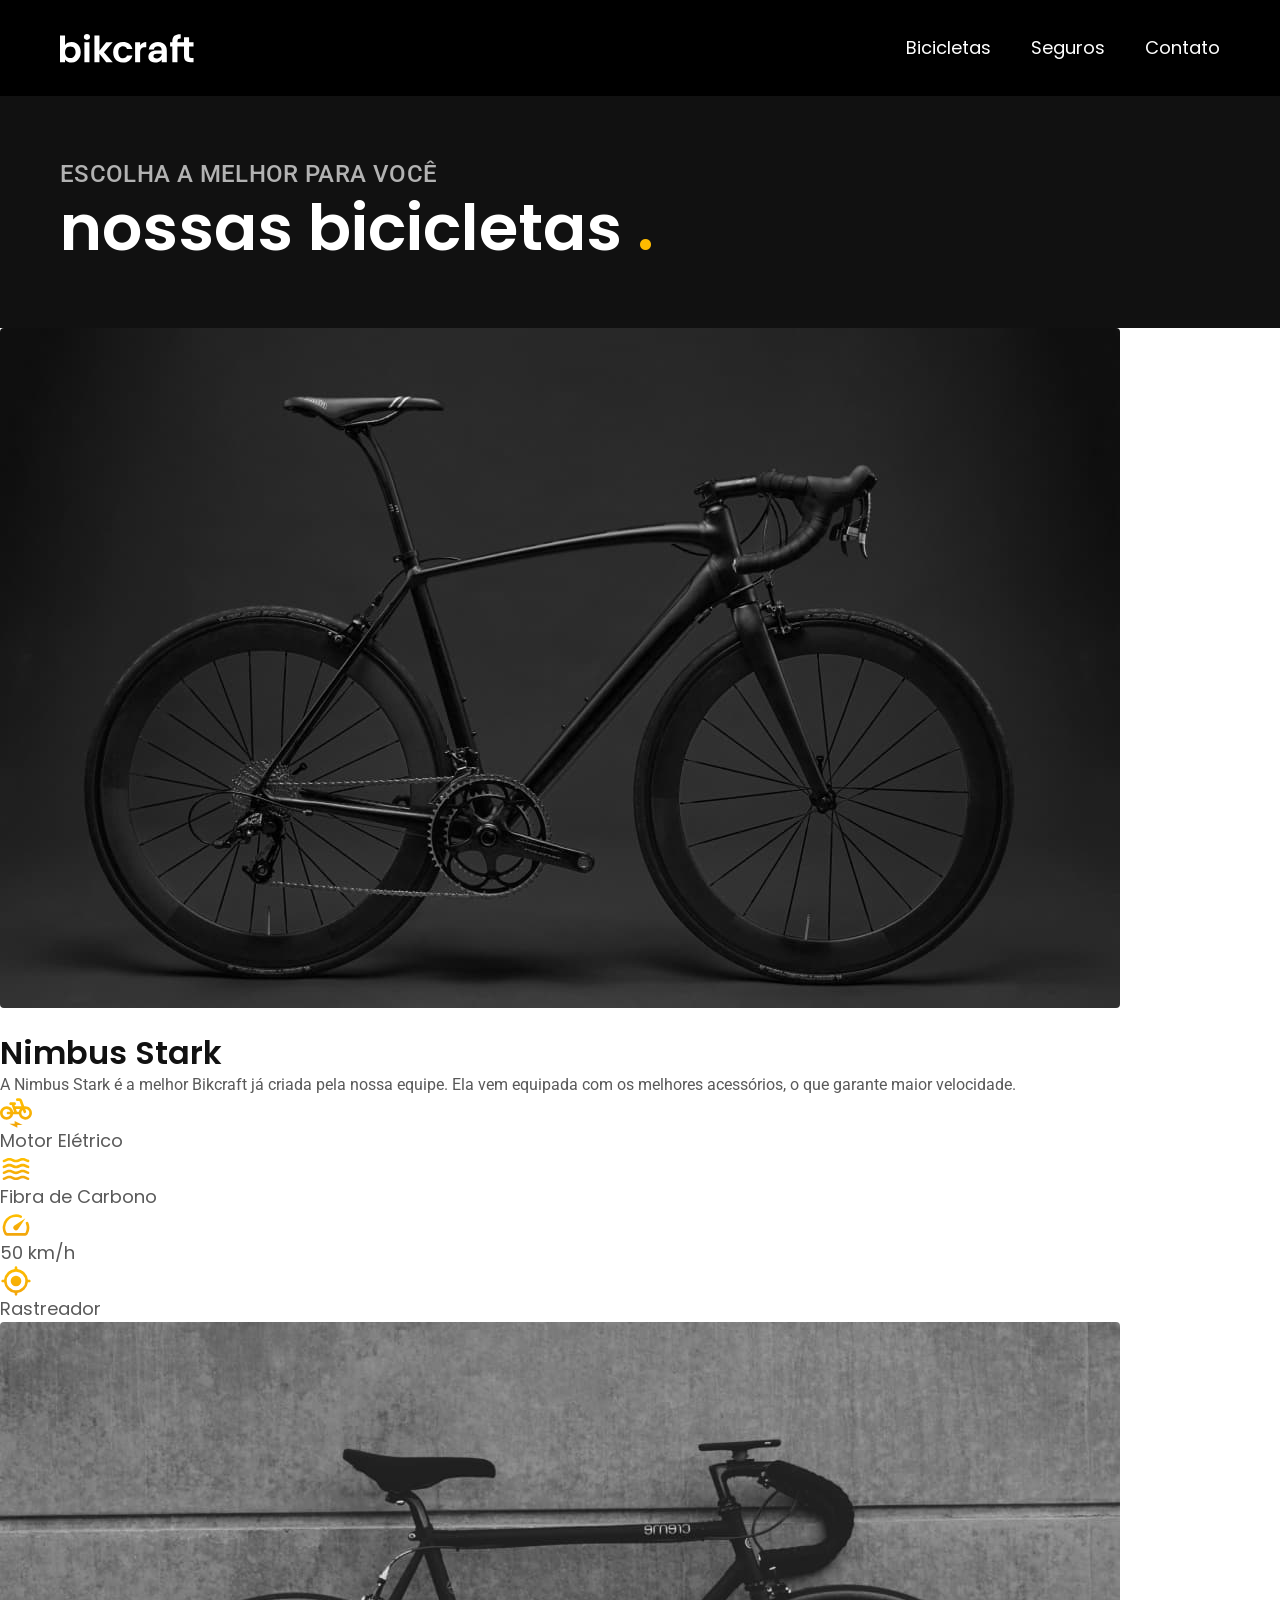
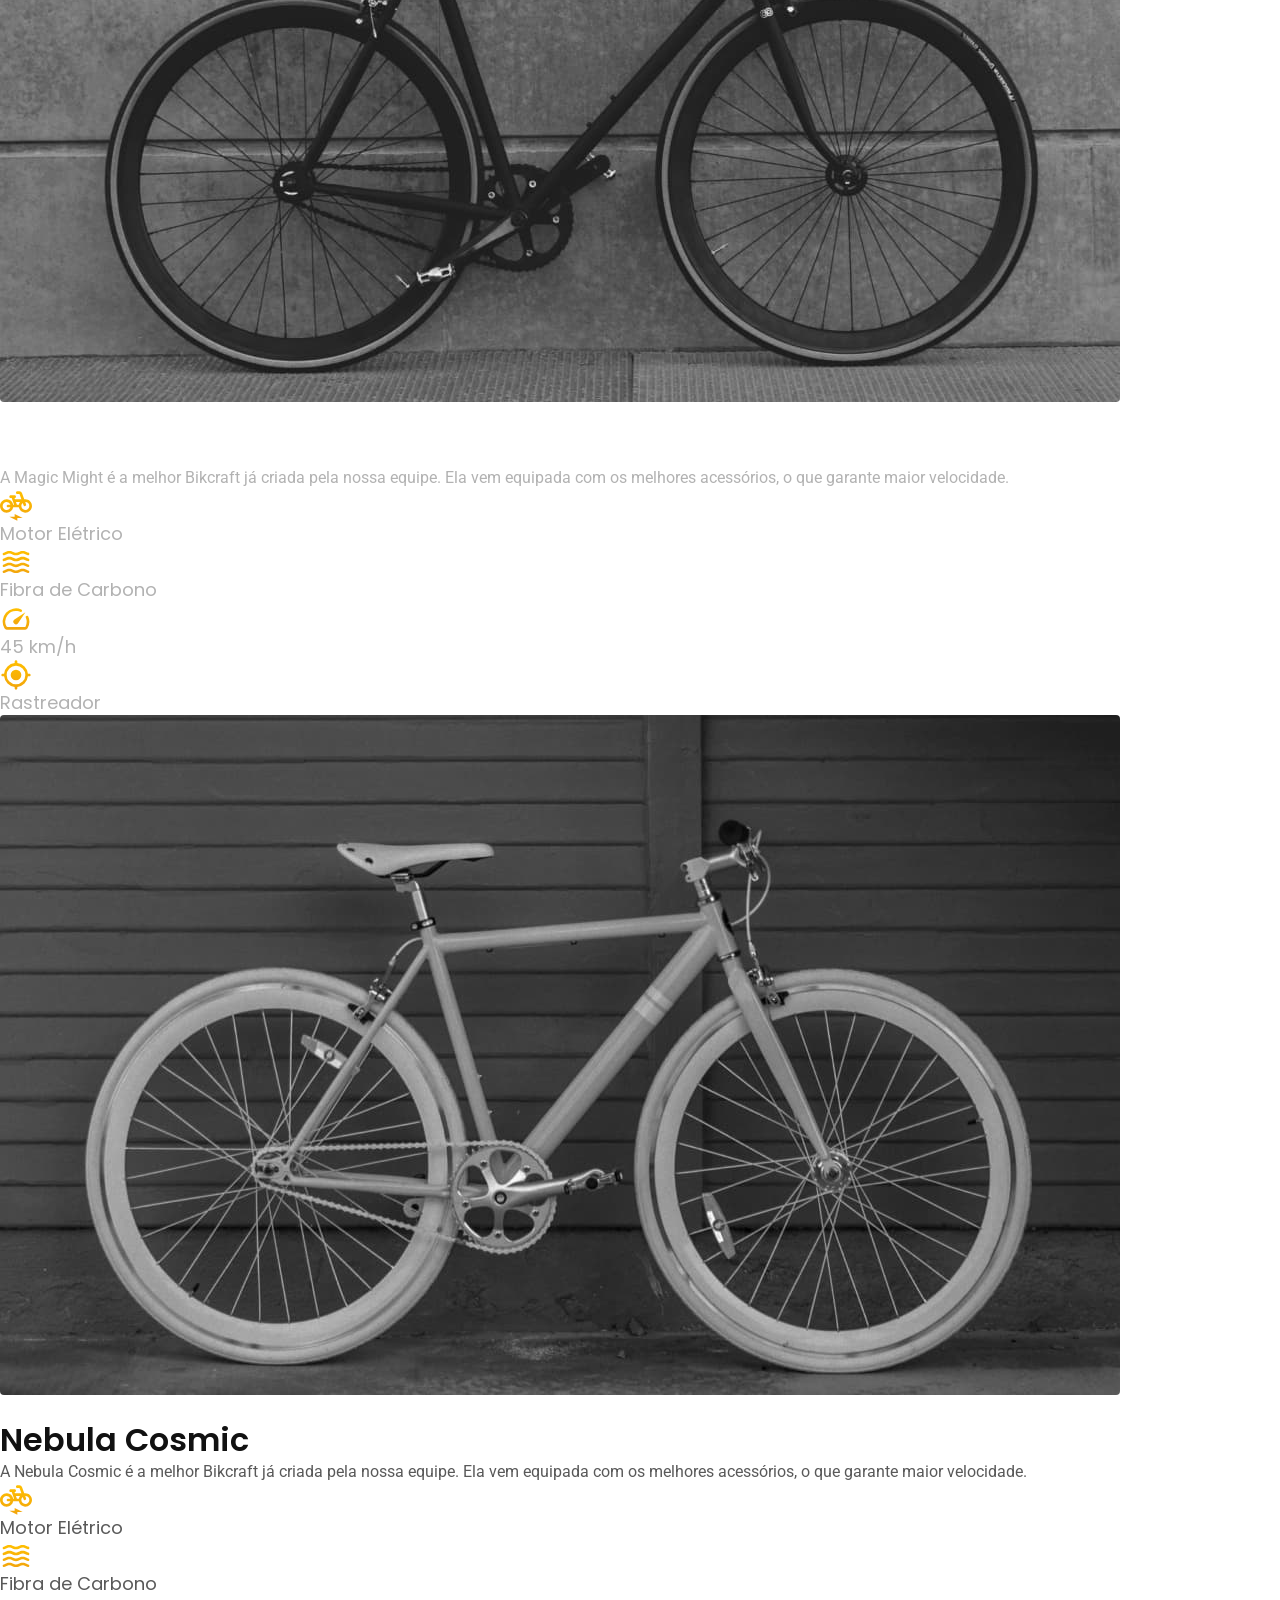
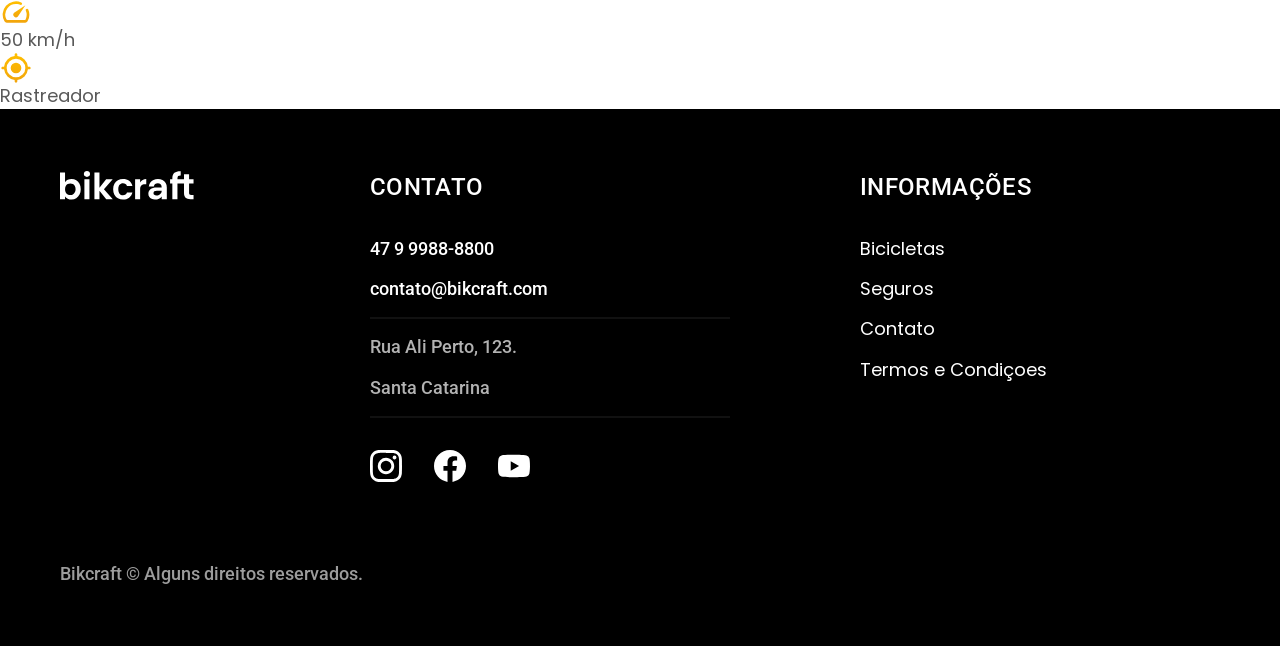
==== bicicletas.html @ f68163cc "adicicona estrutura html bicicletas" ====
<!DOCTYPE html>
<html lang="pt-br">

<head>
  <meta charset="UTF-8">
  <meta name="viewport" content="width=device-width, initial-scale=1.0">
  <title>Bicicletas | Bikcraft</title>
  <meta name="description" content="Termos e COndições.">

  <link rel="stylesheet" href="./css/style.css">

  <link rel="preconnect" href="https://fonts.googleapis.com">
  <link rel="preconnect" href="https://fonts.gstatic.com" crossorigin>
  <link href="https://fonts.googleapis.com/css2?family=Merriweather:ital,opsz,wght@0,18..144,300..900;1,18..144,300..900&family=Poppins:ital,wght@0,100;0,200;0,300;0,400;0,500;0,600;0,700;0,800;0,900;1,100;1,200;1,300;1,400;1,500;1,600;1,700;1,800;1,900&family=Roboto:ital,wght@0,100..900;1,100..900&display=swap" rel="stylesheet">
</head>

<body id="Bicicletas">
  <header class="header-bg">
    <div class="header container">
      <a href="./">
        <img src="./img/bikcraft.svg" alt="Bikcraft">
      </a>
      <nav aria-label="primaria">
        <ul class="header-menu font-1-m cor-0">
          <li><a href="./bicicletas.html">Bicicletas</a></li>
          <li><a href="./seguros.html">Seguros</a></li>
          <li><a href="./contato.html">Contato</a></li>
        </ul>
      </nav>
    </div>
  </header>
  <main>
    <div class="titulo-bg">
      <div class="titulo container">
        <p class="font-2-l-b cor-5">Escolha a melhor para você</p>
        <h1 class="font-1-xxl cor-0">nossas bicicletas <span class="cor-p1">.</span></h1>
      </div>
    </div>

    <div class="bicicletas-bg">
      <div class="bicicletas container"></div>
      <div class="bicicletas-imagem">
        <img src="./img/bicicletas/nimbus.jpg" alt="Bicicleta preta">
        <span class="font-2-m cor-0">R$4999</span>
      </div>
      <div class="bicicletas-conteudo"></div>
      <h2 class="font-1-xl">Nimbus Stark</h2>
      <p class="font-2-s cor-8">A Nimbus Stark é a melhor Bikcraft já criada pela nossa equipe. Ela vem equipada com os melhores acessórios, o que garante maior velocidade.</p>
      <ul class="font-1-m cor-8">
        <li><img src="./img/icones/eletrica.svg" alt="">
          Motor Elétrico
        </li>
        <li><img src="./img/icones/carbono.svg" alt="">
          Fibra de Carbono
        </li>
        <li><img src="./img/icones/velocidade.svg" alt="">
          50 km/h
        </li>
        <li><img src="./img/icones/rastreador.svg" alt="">
          Rastreador
        </li>
      </ul>
    </div>

    <div class="bicicletas-bg">
      <div class="bicicletas container"></div>
      <div class="bicicletas-imagem">
        <img src="./img/bicicletas/magic.jpg" alt="Bicicleta preta">
        <span class="font-2-m cor-0">R$2499</span>
      </div>
      <div class="bicicletas-conteudo"></div>
      <h2 class="font-1-xl cor-0">Magic Might</h2>
      <p class="font-2-s cor-5">A Magic Might é a melhor Bikcraft já criada pela nossa equipe. Ela vem equipada com os melhores acessórios, o que garante maior velocidade.</p>
      <ul class="font-1-m cor-5">
        <li><img src="./img/icones/eletrica.svg" alt="">
          Motor Elétrico
        </li>
        <li><img src="./img/icones/carbono.svg" alt="">
          Fibra de Carbono
        </li>
        <li><img src="./img/icones/velocidade.svg" alt="">
          45 km/h
        </li>
        <li><img src="./img/icones/rastreador.svg" alt="">
          Rastreador
        </li>
      </ul>
    </div>

        <div class="bicicletas-bg">
      <div class="bicicletas container"></div>
      <div class="bicicletas-imagem">
        <img src="./img/bicicletas/nebula.jpg" alt="Bicicleta preta">
        <span class="font-2-m cor-0">R$3999</span>
      </div>
      <div class="bicicletas-conteudo"></div>
      <h2 class="font-1-xl">Nebula Cosmic</h2>
      <p class="font-2-s cor-8">A Nebula Cosmic é a melhor Bikcraft já criada pela nossa equipe. Ela vem equipada com os melhores acessórios, o que garante maior velocidade.</p>
      <ul class="font-1-m cor-8">
        <li><img src="./img/icones/eletrica.svg" alt="">
          Motor Elétrico
        </li>
        <li><img src="./img/icones/carbono.svg" alt="">
          Fibra de Carbono
        </li>
        <li><img src="./img/icones/velocidade.svg" alt="">
          50 km/h
        </li>
        <li><img src="./img/icones/rastreador.svg" alt="">
          Rastreador
        </li>
      </ul>
    </div>



  </main>




  <footer class="footer-bg">
    <div class="footer container">
      <img src="./img/bikcraft.svg" alt="Bikcraft">

      <div class="footer-contato">
        <h3 class="font-2-l-b cor-0">Contato</h3>
        <ul class="font-2-m cor-5">
          <li><a href="tel:+5547999888800">47 9 9988-8800</a></li>
          <li><a href="mailto:contato@bikcraft.com">contato@bikcraft.com</a></li>
          <li>Rua Ali Perto, 123.</li>
          <li>Santa Catarina</li>
        </ul>

        <div class="footer-redes">
          <a href="./">
            <img src="./img/redes/instagram.svg" alt="Instagram">
          </a>
          <a href="./">
            <img src="./img/redes/facebook.svg" alt="Facebook">
          </a>
          <a href="./">
            <img src="./img/redes/youtube.svg" alt="Youtube">
          </a>
        </div>
      </div>

      <div class="footer-informacoes">
        <h3 class="font-2-l-b cor-0">Informações</h3>
        <nav>
          <ul class="font-1-m cor-5">
            <li><a href="./bicicletas.html">Bicicletas</a></li>
            <li><a href="./seguros.html">Seguros</a></li>
            <li><a href="./contato.html">Contato</a></li>
            <li><a href="./termos.html">Termos e Condiçoes</a></li>
          </ul>
        </nav>
      </div>

      <p class="footer-copy font-2-m cor-6">Bikcraft © Alguns direitos reservados.</p>
    </div>
  </footer>
</body>

</html>
---- css/style.css ----
/* Global */
@import "./global/global.css";
@import "./utilidades/tipografia.css";
@import "./utilidades/cores.css";
@import "./global/header.css";
@import "./global/footer.css";

/* Utilidades */
@import "./utilidades/componente.css";

/* Home */
@import "./home/introducao.css";
@import "./home/tecnologia.css";
@import "./home/parceiros.css";
@import "./home/depoimento.css";

/* Bicicletas */
@import "./bicicletas/bicicleta-lista.css";
@import "./bicicletas/bicicletas.css";
/* Seguros */
@import "./seguros/seguros.css";

/* Termos */
@import "./termos/termos.css";
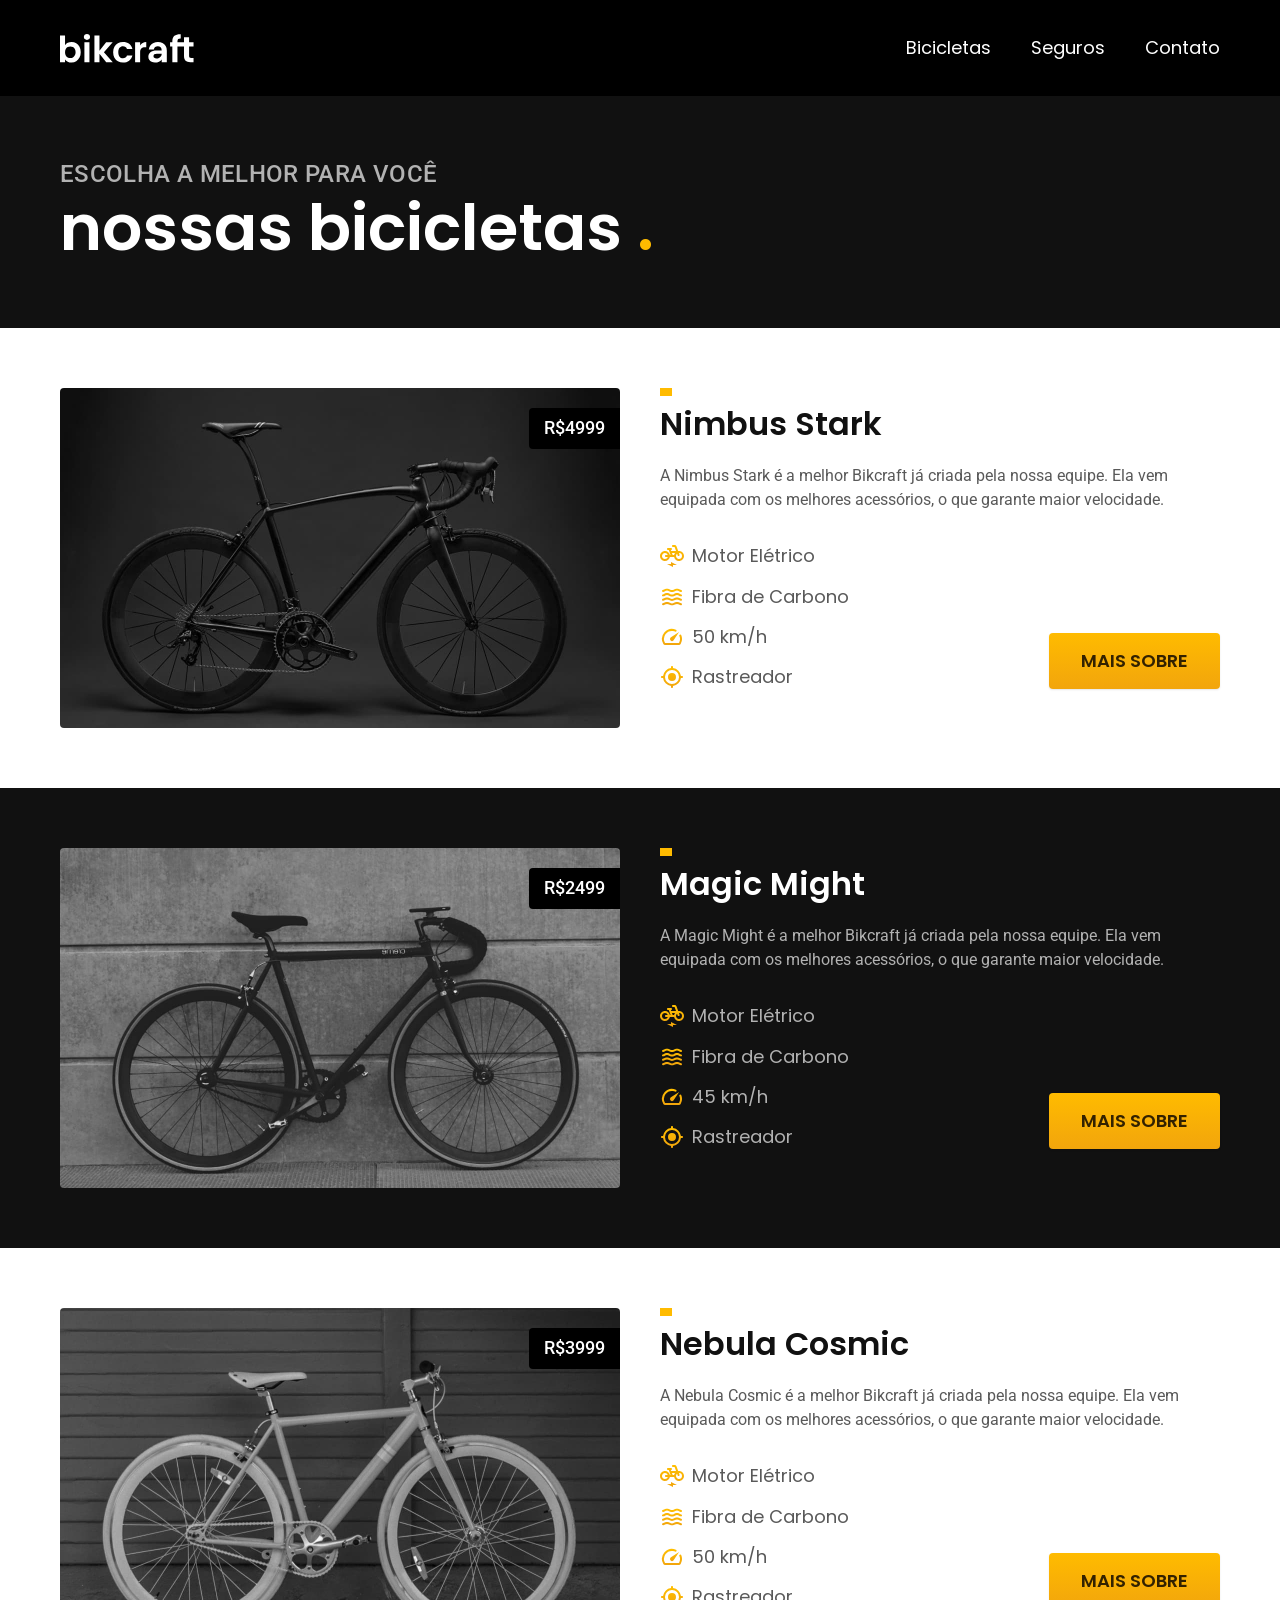
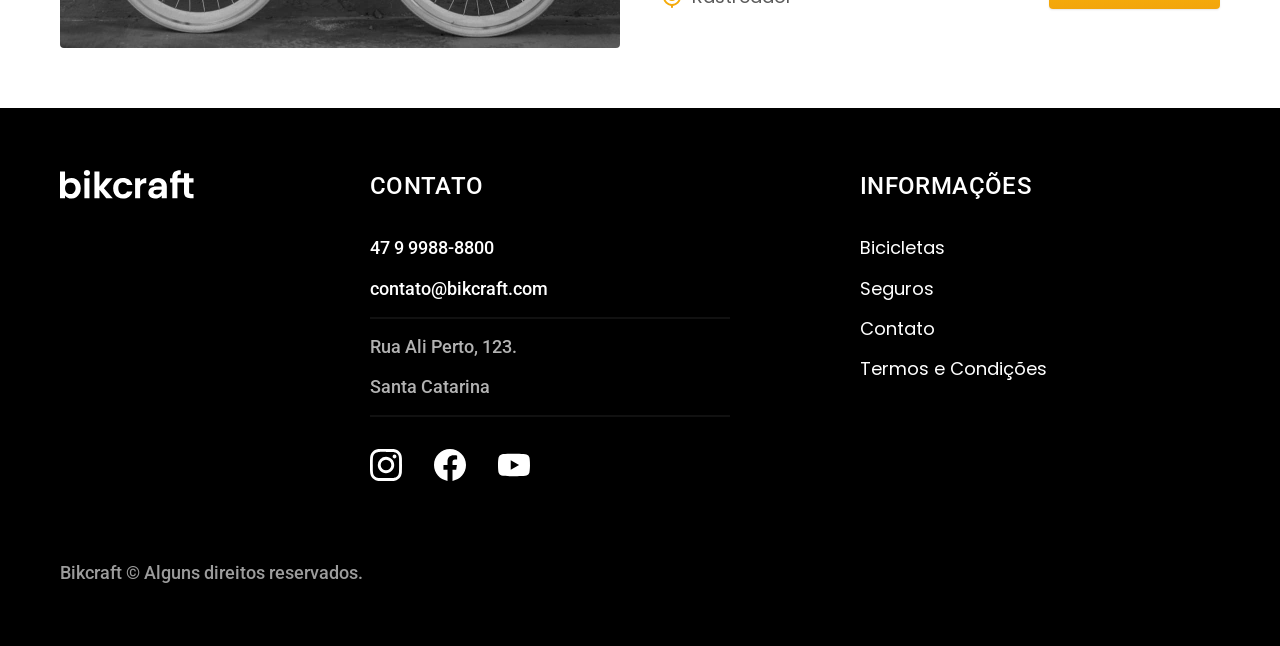
==== commit 35cbd1c5: "adiciona seção bicicletas 2" ====
--- a/bicicletas.html
+++ b/bicicletas.html
@@ -1,3 +1,4 @@
+
 <!DOCTYPE html>
 <html lang="pt-br">
 
@@ -5,7 +6,7 @@
   <meta charset="UTF-8">
   <meta name="viewport" content="width=device-width, initial-scale=1.0">
   <title>Bicicletas | Bikcraft</title>
-  <meta name="description" content="Termos e COndições.">
+  <meta name="description" content="Conheça nossas bicicletas elétricas Bikcraft.">
 
   <link rel="stylesheet" href="./css/style.css">
 
@@ -29,6 +30,7 @@
       </nav>
     </div>
   </header>
+
   <main>
     <div class="titulo-bg">
       <div class="titulo container">
@@ -38,86 +40,101 @@
     </div>
 
     <div class="bicicletas-bg">
-      <div class="bicicletas container"></div>
-      <div class="bicicletas-imagem">
-        <img src="./img/bicicletas/nimbus.jpg" alt="Bicicleta preta">
-        <span class="font-2-m cor-0">R$4999</span>
+      <div class="bicicletas container">
+        <div class="bicicletas-imagem">
+          <img src="./img/bicicletas/nimbus.jpg" alt="Bicicleta preta">
+          <span class="font-2-m cor-0">R$4999</span>
+        </div>
+        <div class="bicicletas-conteudo">
+          <h2 class="font-1-xl">Nimbus Stark</h2>
+          <p class="font-2-s cor-8">A Nimbus Stark é a melhor Bikcraft já criada pela nossa equipe. Ela vem equipada com os melhores acessórios, o que garante maior velocidade.</p>
+          <ul class="font-1-m cor-8">
+            <li>
+              <img src="./img/icones/eletrica.svg" alt="">
+              Motor Elétrico
+            </li>
+            <li>
+              <img src="./img/icones/carbono.svg" alt="">
+              Fibra de Carbono
+            </li>
+            <li>
+              <img src="./img/icones/velocidade.svg" alt="">
+              50 km/h
+            </li>
+            <li>
+              <img src="./img/icones/rastreador.svg" alt="">
+              Rastreador
+            </li>
+          </ul>
+          <a class="botao seta" href="./bicicletas/nimbus stark.html">Mais Sobre</a>
+        </div>
       </div>
-      <div class="bicicletas-conteudo"></div>
-      <h2 class="font-1-xl">Nimbus Stark</h2>
-      <p class="font-2-s cor-8">A Nimbus Stark é a melhor Bikcraft já criada pela nossa equipe. Ela vem equipada com os melhores acessórios, o que garante maior velocidade.</p>
-      <ul class="font-1-m cor-8">
-        <li><img src="./img/icones/eletrica.svg" alt="">
-          Motor Elétrico
-        </li>
-        <li><img src="./img/icones/carbono.svg" alt="">
-          Fibra de Carbono
-        </li>
-        <li><img src="./img/icones/velocidade.svg" alt="">
-          50 km/h
-        </li>
-        <li><img src="./img/icones/rastreador.svg" alt="">
-          Rastreador
-        </li>
-      </ul>
     </div>
 
     <div class="bicicletas-bg">
-      <div class="bicicletas container"></div>
-      <div class="bicicletas-imagem">
-        <img src="./img/bicicletas/magic.jpg" alt="Bicicleta preta">
-        <span class="font-2-m cor-0">R$2499</span>
+      <div class="bicicletas container">
+        <div class="bicicletas-imagem">
+          <img src="./img/bicicletas/magic.jpg" alt="Bicicleta preta">
+          <span class="font-2-m cor-0">R$2499</span>
+        </div>
+        <div class="bicicletas-conteudo">
+          <h2 class="font-1-xl cor-0">Magic Might</h2>
+          <p class="font-2-s cor-5">A Magic Might é a melhor Bikcraft já criada pela nossa equipe. Ela vem equipada com os melhores acessórios, o que garante maior velocidade.</p>
+          <ul class="font-1-m cor-5">
+            <li>
+              <img src="./img/icones/eletrica.svg" alt="">
+              Motor Elétrico
+            </li>
+            <li>
+              <img src="./img/icones/carbono.svg" alt="">
+              Fibra de Carbono
+            </li>
+            <li>
+              <img src="./img/icones/velocidade.svg" alt="">
+              45 km/h
+            </li>
+            <li>
+              <img src="./img/icones/rastreador.svg" alt="">
+              Rastreador
+            </li>
+          </ul>
+           <a class="botao seta" href="./bicicletas/magic might.html">Mais Sobre</a>
+        </div>
       </div>
-      <div class="bicicletas-conteudo"></div>
-      <h2 class="font-1-xl cor-0">Magic Might</h2>
-      <p class="font-2-s cor-5">A Magic Might é a melhor Bikcraft já criada pela nossa equipe. Ela vem equipada com os melhores acessórios, o que garante maior velocidade.</p>
-      <ul class="font-1-m cor-5">
-        <li><img src="./img/icones/eletrica.svg" alt="">
-          Motor Elétrico
-        </li>
-        <li><img src="./img/icones/carbono.svg" alt="">
-          Fibra de Carbono
-        </li>
-        <li><img src="./img/icones/velocidade.svg" alt="">
-          45 km/h
-        </li>
-        <li><img src="./img/icones/rastreador.svg" alt="">
-          Rastreador
-        </li>
-      </ul>
     </div>
 
-        <div class="bicicletas-bg">
-      <div class="bicicletas container"></div>
-      <div class="bicicletas-imagem">
-        <img src="./img/bicicletas/nebula.jpg" alt="Bicicleta preta">
-        <span class="font-2-m cor-0">R$3999</span>
+    <div class="bicicletas-bg">
+      <div class="bicicletas container">
+        <div class="bicicletas-imagem">
+          <img src="./img/bicicletas/nebula.jpg" alt="Bicicleta preta">
+          <span class="font-2-m cor-0">R$3999</span>
+        </div>
+        <div class="bicicletas-conteudo">
+          <h2 class="font-1-xl">Nebula Cosmic</h2>
+          <p class="font-2-s cor-8">A Nebula Cosmic é a melhor Bikcraft já criada pela nossa equipe. Ela vem equipada com os melhores acessórios, o que garante maior velocidade.</p>
+          <ul class="font-1-m cor-8">
+            <li>
+              <img src="./img/icones/eletrica.svg" alt="">
+              Motor Elétrico
+            </li>
+            <li>
+              <img src="./img/icones/carbono.svg" alt="">
+              Fibra de Carbono
+            </li>
+            <li>
+              <img src="./img/icones/velocidade.svg" alt="">
+              50 km/h
+            </li>
+            <li>
+              <img src="./img/icones/rastreador.svg" alt="">
+              Rastreador
+            </li>
+          </ul>
+          <a class="botao seta" href="./bicicletas/nebula.html">Mais Sobre</a>
+        </div>
       </div>
-      <div class="bicicletas-conteudo"></div>
-      <h2 class="font-1-xl">Nebula Cosmic</h2>
-      <p class="font-2-s cor-8">A Nebula Cosmic é a melhor Bikcraft já criada pela nossa equipe. Ela vem equipada com os melhores acessórios, o que garante maior velocidade.</p>
-      <ul class="font-1-m cor-8">
-        <li><img src="./img/icones/eletrica.svg" alt="">
-          Motor Elétrico
-        </li>
-        <li><img src="./img/icones/carbono.svg" alt="">
-          Fibra de Carbono
-        </li>
-        <li><img src="./img/icones/velocidade.svg" alt="">
-          50 km/h
-        </li>
-        <li><img src="./img/icones/rastreador.svg" alt="">
-          Rastreador
-        </li>
-      </ul>
     </div>
-
-
-
   </main>
-
-
-
 
   <footer class="footer-bg">
     <div class="footer container">
@@ -152,7 +169,7 @@
             <li><a href="./bicicletas.html">Bicicletas</a></li>
             <li><a href="./seguros.html">Seguros</a></li>
             <li><a href="./contato.html">Contato</a></li>
-            <li><a href="./termos.html">Termos e Condiçoes</a></li>
+            <li><a href="./termos.html">Termos e Condições</a></li>
           </ul>
         </nav>
       </div>
@@ -162,4 +179,4 @@
   </footer>
 </body>
 
-</html>+</html>
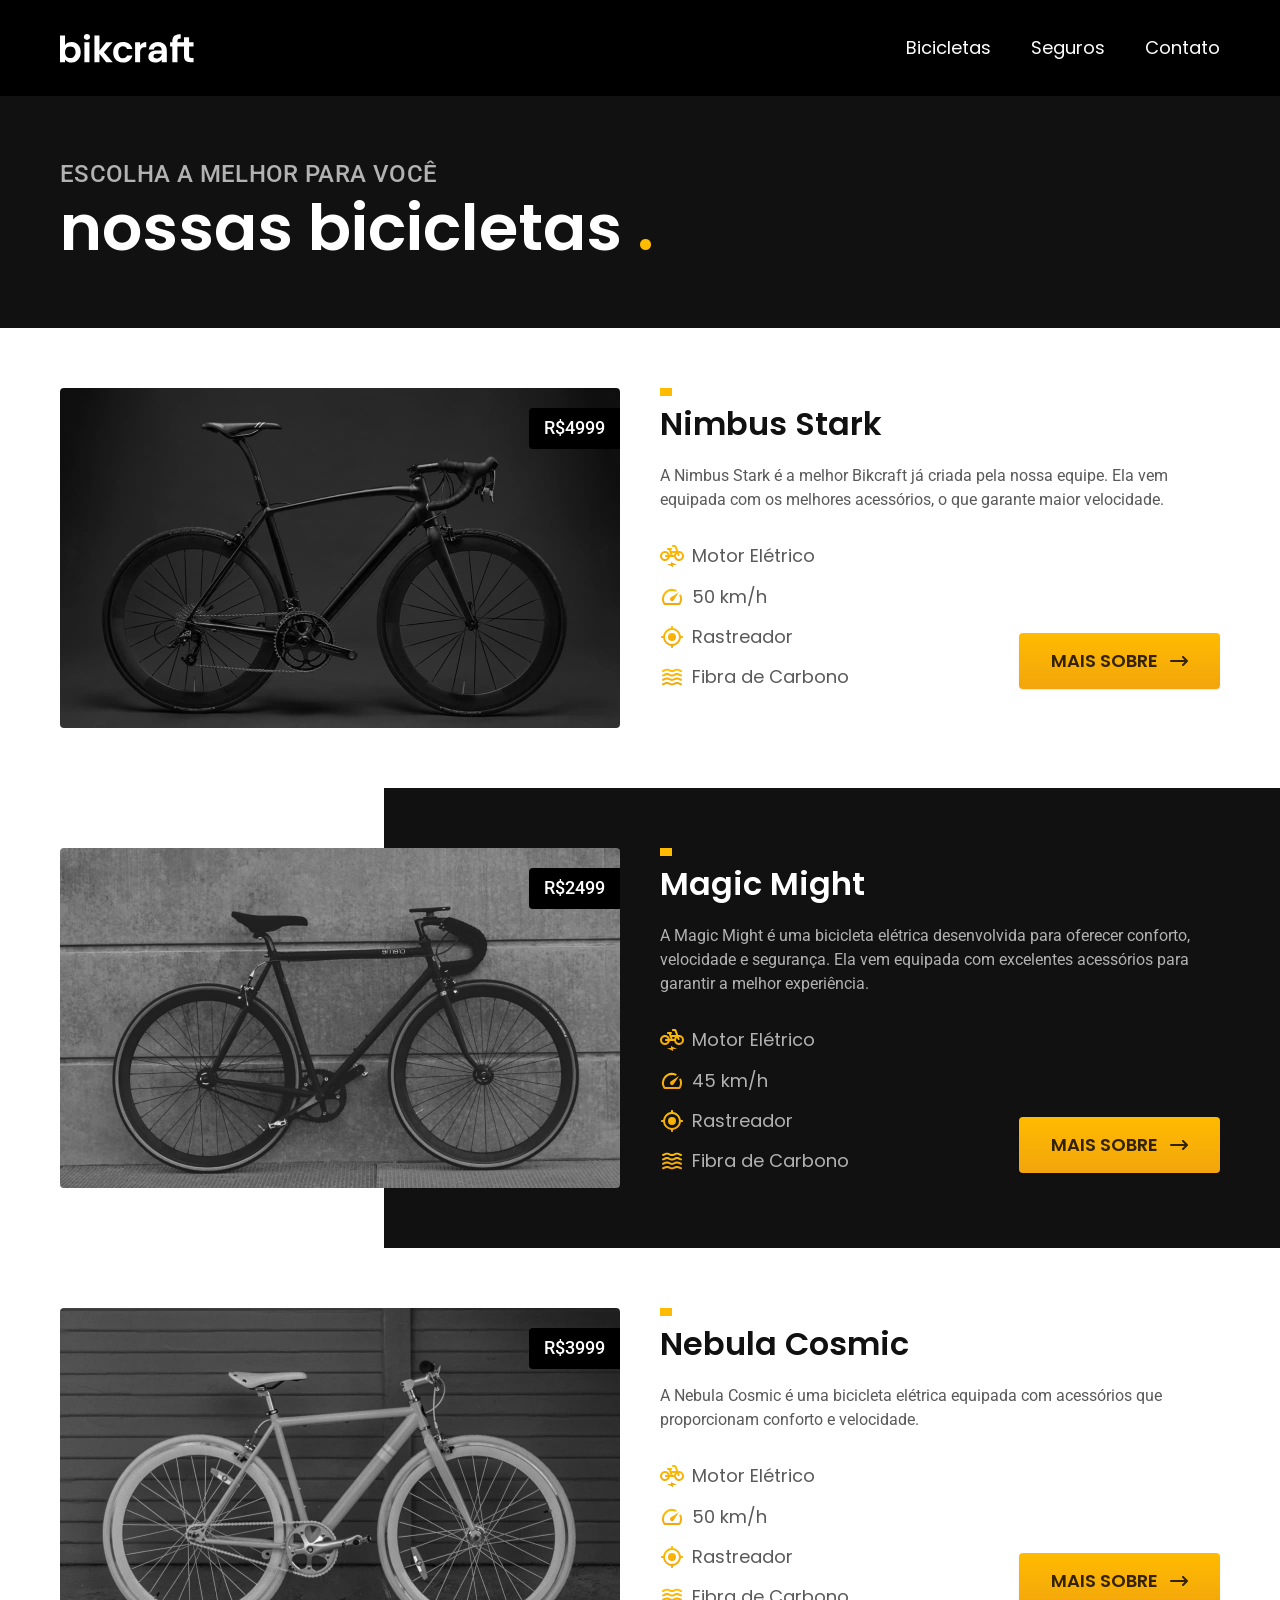
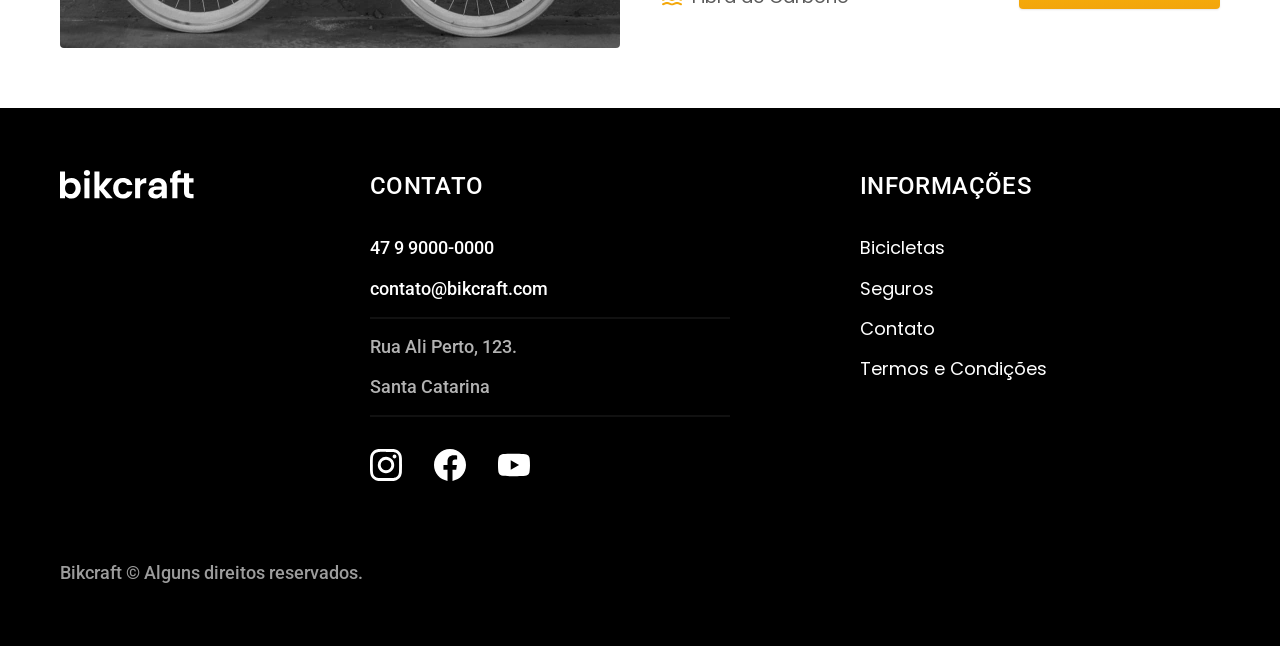
==== commit c9487d70: "adiciona secao seguros" ====
--- a/bicicletas.html
+++ b/bicicletas.html
@@ -1,182 +1,85 @@
-
 <!DOCTYPE html>
 <html lang="pt-br">
-
 <head>
   <meta charset="UTF-8">
   <meta name="viewport" content="width=device-width, initial-scale=1.0">
   <title>Bicicletas | Bikcraft</title>
   <meta name="description" content="Conheça nossas bicicletas elétricas Bikcraft.">
-
   <link rel="stylesheet" href="./css/style.css">
-
   <link rel="preconnect" href="https://fonts.googleapis.com">
   <link rel="preconnect" href="https://fonts.gstatic.com" crossorigin>
   <link href="https://fonts.googleapis.com/css2?family=Merriweather:ital,opsz,wght@0,18..144,300..900;1,18..144,300..900&family=Poppins:ital,wght@0,100;0,200;0,300;0,400;0,500;0,600;0,700;0,800;0,900;1,100;1,200;1,300;1,400;1,500;1,600;1,700;1,800;1,900&family=Roboto:ital,wght@0,100..900;1,100..900&display=swap" rel="stylesheet">
 </head>
-
-<body id="Bicicletas">
-  <header class="header-bg">
-    <div class="header container">
-      <a href="./">
-        <img src="./img/bikcraft.svg" alt="Bikcraft">
-      </a>
-      <nav aria-label="primaria">
-        <ul class="header-menu font-1-m cor-0">
+<body id="bicicletas">
+<header class="header-bg">
+  <div class="header container">
+    <a href="./"><img src="./img/bikcraft.svg" alt="Bikcraft"></a>
+    <nav aria-label="primária">
+      <ul class="header-menu font-1-m cor-0">
+        <li><a href="./bicicletas.html">Bicicletas</a></li>
+        <li><a href="./seguros.html">Seguros</a></li>
+        <li><a href="./contato.html">Contato</a></li>
+      </ul>
+    </nav>
+  </div>
+</header>
+<main><div class="titulo-bg"><div class="titulo container"><p class="font-2-l-b cor-5">Escolha a melhor para você</p><h1 class="font-1-xxl cor-0">nossas bicicletas <span class="cor-p1">.</span></h1></div></div><div class="bicicletas-bg"><div class="bicicletas container">
+  <div class="bicicletas-imagem"><img src="./img/bicicletas/nimbus.jpg" alt="Bicicleta Nimbus Stark"><span class="font-2-m cor-0">R$4999</span></div>
+  <div class="bicicletas-conteudo"><h2 class="font-1-xl">Nimbus Stark</h2><p class="font-2-s cor-8">A Nimbus Stark é a melhor Bikcraft já criada pela nossa equipe. Ela vem equipada com os melhores acessórios, o que garante maior velocidade.</p>
+    <ul class="font-1-m cor-8"><li><img src="./img/icones/eletrica.svg" alt="">Motor Elétrico</li>
+<li><img src="./img/icones/velocidade.svg" alt="">50 km/h</li>
+<li><img src="./img/icones/rastreador.svg" alt="">Rastreador</li>
+<li><img src="./img/icones/carbono.svg" alt="">Fibra de Carbono</li></ul><a class="botao seta" href="./bicicletas/nimbus.html">Mais Sobre</a>
+  </div>
+</div></div>
+<div class="bicicletas-bg"><div class="bicicletas container">
+  <div class="bicicletas-imagem"><img src="./img/bicicletas/magic.jpg" alt="Bicicleta Magic Might"><span class="font-2-m cor-0">R$2499</span></div>
+  <div class="bicicletas-conteudo"><h2 class="font-1-xl cor-0">Magic Might</h2><p class="font-2-s cor-5">A Magic Might é uma bicicleta elétrica desenvolvida para oferecer conforto, velocidade e segurança. Ela vem equipada com excelentes acessórios para garantir a melhor experiência.</p>
+    <ul class="font-1-m cor-5"><li><img src="./img/icones/eletrica.svg" alt="">Motor Elétrico</li>
+<li><img src="./img/icones/velocidade.svg" alt="">45 km/h</li>
+<li><img src="./img/icones/rastreador.svg" alt="">Rastreador</li>
+<li><img src="./img/icones/carbono.svg" alt="">Fibra de Carbono</li></ul><a class="botao seta" href="./bicicletas/magic.html">Mais Sobre</a>
+  </div>
+</div></div>
+<div class="bicicletas-bg"><div class="bicicletas container">
+  <div class="bicicletas-imagem"><img src="./img/bicicletas/nebula.jpg" alt="Bicicleta Nebula Cosmic"><span class="font-2-m cor-0">R$3999</span></div>
+  <div class="bicicletas-conteudo"><h2 class="font-1-xl">Nebula Cosmic</h2><p class="font-2-s cor-8">A Nebula Cosmic é uma bicicleta elétrica equipada com acessórios que proporcionam conforto e velocidade.</p>
+    <ul class="font-1-m cor-8"><li><img src="./img/icones/eletrica.svg" alt="">Motor Elétrico</li>
+<li><img src="./img/icones/velocidade.svg" alt="">50 km/h</li>
+<li><img src="./img/icones/rastreador.svg" alt="">Rastreador</li>
+<li><img src="./img/icones/carbono.svg" alt="">Fibra de Carbono</li></ul><a class="botao seta" href="./bicicletas/nebula.html">Mais Sobre</a>
+  </div>
+</div></div></main>
+<footer class="footer-bg">
+  <div class="footer container">
+    <img src="./img/bikcraft.svg" alt="Bikcraft">
+    <div class="footer-contato">
+      <h3 class="font-2-l-b cor-0">Contato</h3>
+      <ul class="font-2-m cor-5">
+        <li><a href="tel:+5547990000000">47 9 9000-0000</a></li>
+        <li><a href="mailto:contato@bikcraft.com">contato@bikcraft.com</a></li>
+        <li>Rua Ali Perto, 123.</li>
+        <li>Santa Catarina</li>
+      </ul>
+      <div class="footer-redes">
+        <a href="./"><img src="./img/redes/instagram.svg" alt="Instagram"></a>
+        <a href="./"><img src="./img/redes/facebook.svg" alt="Facebook"></a>
+        <a href="./"><img src="./img/redes/youtube.svg" alt="Youtube"></a>
+      </div>
+    </div>
+    <div class="footer-informacoes">
+      <h3 class="font-2-l-b cor-0">Informações</h3>
+      <nav aria-label="informações">
+        <ul class="font-1-m cor-5">
           <li><a href="./bicicletas.html">Bicicletas</a></li>
           <li><a href="./seguros.html">Seguros</a></li>
           <li><a href="./contato.html">Contato</a></li>
+          <li><a href="./termos.html">Termos e Condições</a></li>
         </ul>
       </nav>
     </div>
-  </header>
-
-  <main>
-    <div class="titulo-bg">
-      <div class="titulo container">
-        <p class="font-2-l-b cor-5">Escolha a melhor para você</p>
-        <h1 class="font-1-xxl cor-0">nossas bicicletas <span class="cor-p1">.</span></h1>
-      </div>
-    </div>
-
-    <div class="bicicletas-bg">
-      <div class="bicicletas container">
-        <div class="bicicletas-imagem">
-          <img src="./img/bicicletas/nimbus.jpg" alt="Bicicleta preta">
-          <span class="font-2-m cor-0">R$4999</span>
-        </div>
-        <div class="bicicletas-conteudo">
-          <h2 class="font-1-xl">Nimbus Stark</h2>
-          <p class="font-2-s cor-8">A Nimbus Stark é a melhor Bikcraft já criada pela nossa equipe. Ela vem equipada com os melhores acessórios, o que garante maior velocidade.</p>
-          <ul class="font-1-m cor-8">
-            <li>
-              <img src="./img/icones/eletrica.svg" alt="">
-              Motor Elétrico
-            </li>
-            <li>
-              <img src="./img/icones/carbono.svg" alt="">
-              Fibra de Carbono
-            </li>
-            <li>
-              <img src="./img/icones/velocidade.svg" alt="">
-              50 km/h
-            </li>
-            <li>
-              <img src="./img/icones/rastreador.svg" alt="">
-              Rastreador
-            </li>
-          </ul>
-          <a class="botao seta" href="./bicicletas/nimbus stark.html">Mais Sobre</a>
-        </div>
-      </div>
-    </div>
-
-    <div class="bicicletas-bg">
-      <div class="bicicletas container">
-        <div class="bicicletas-imagem">
-          <img src="./img/bicicletas/magic.jpg" alt="Bicicleta preta">
-          <span class="font-2-m cor-0">R$2499</span>
-        </div>
-        <div class="bicicletas-conteudo">
-          <h2 class="font-1-xl cor-0">Magic Might</h2>
-          <p class="font-2-s cor-5">A Magic Might é a melhor Bikcraft já criada pela nossa equipe. Ela vem equipada com os melhores acessórios, o que garante maior velocidade.</p>
-          <ul class="font-1-m cor-5">
-            <li>
-              <img src="./img/icones/eletrica.svg" alt="">
-              Motor Elétrico
-            </li>
-            <li>
-              <img src="./img/icones/carbono.svg" alt="">
-              Fibra de Carbono
-            </li>
-            <li>
-              <img src="./img/icones/velocidade.svg" alt="">
-              45 km/h
-            </li>
-            <li>
-              <img src="./img/icones/rastreador.svg" alt="">
-              Rastreador
-            </li>
-          </ul>
-           <a class="botao seta" href="./bicicletas/magic might.html">Mais Sobre</a>
-        </div>
-      </div>
-    </div>
-
-    <div class="bicicletas-bg">
-      <div class="bicicletas container">
-        <div class="bicicletas-imagem">
-          <img src="./img/bicicletas/nebula.jpg" alt="Bicicleta preta">
-          <span class="font-2-m cor-0">R$3999</span>
-        </div>
-        <div class="bicicletas-conteudo">
-          <h2 class="font-1-xl">Nebula Cosmic</h2>
-          <p class="font-2-s cor-8">A Nebula Cosmic é a melhor Bikcraft já criada pela nossa equipe. Ela vem equipada com os melhores acessórios, o que garante maior velocidade.</p>
-          <ul class="font-1-m cor-8">
-            <li>
-              <img src="./img/icones/eletrica.svg" alt="">
-              Motor Elétrico
-            </li>
-            <li>
-              <img src="./img/icones/carbono.svg" alt="">
-              Fibra de Carbono
-            </li>
-            <li>
-              <img src="./img/icones/velocidade.svg" alt="">
-              50 km/h
-            </li>
-            <li>
-              <img src="./img/icones/rastreador.svg" alt="">
-              Rastreador
-            </li>
-          </ul>
-          <a class="botao seta" href="./bicicletas/nebula.html">Mais Sobre</a>
-        </div>
-      </div>
-    </div>
-  </main>
-
-  <footer class="footer-bg">
-    <div class="footer container">
-      <img src="./img/bikcraft.svg" alt="Bikcraft">
-
-      <div class="footer-contato">
-        <h3 class="font-2-l-b cor-0">Contato</h3>
-        <ul class="font-2-m cor-5">
-          <li><a href="tel:+5547999888800">47 9 9988-8800</a></li>
-          <li><a href="mailto:contato@bikcraft.com">contato@bikcraft.com</a></li>
-          <li>Rua Ali Perto, 123.</li>
-          <li>Santa Catarina</li>
-        </ul>
-
-        <div class="footer-redes">
-          <a href="./">
-            <img src="./img/redes/instagram.svg" alt="Instagram">
-          </a>
-          <a href="./">
-            <img src="./img/redes/facebook.svg" alt="Facebook">
-          </a>
-          <a href="./">
-            <img src="./img/redes/youtube.svg" alt="Youtube">
-          </a>
-        </div>
-      </div>
-
-      <div class="footer-informacoes">
-        <h3 class="font-2-l-b cor-0">Informações</h3>
-        <nav>
-          <ul class="font-1-m cor-5">
-            <li><a href="./bicicletas.html">Bicicletas</a></li>
-            <li><a href="./seguros.html">Seguros</a></li>
-            <li><a href="./contato.html">Contato</a></li>
-            <li><a href="./termos.html">Termos e Condições</a></li>
-          </ul>
-        </nav>
-      </div>
-
-      <p class="footer-copy font-2-m cor-6">Bikcraft © Alguns direitos reservados.</p>
-    </div>
-  </footer>
+    <p class="footer-copy font-2-m cor-6">Bikcraft © Alguns direitos reservados.</p>
+  </div>
+</footer>
 </body>
-
 </html>
--- a/css/style.css
+++ b/css/style.css
@@ -17,8 +17,16 @@
 /* Bicicletas */
 @import "./bicicletas/bicicleta-lista.css";
 @import "./bicicletas/bicicletas.css";
+@import "./bicicletas/seguro.css";
+
+
+/* Bicicleta */
+@import "./bicicleta/bicicleta.css";
+
 /* Seguros */
 @import "./seguros/seguros.css";
+@import "./seguros/vantagens.css";
+@import "./seguros/perguntas.css";
 
 /* Termos */
 @import "./termos/termos.css";
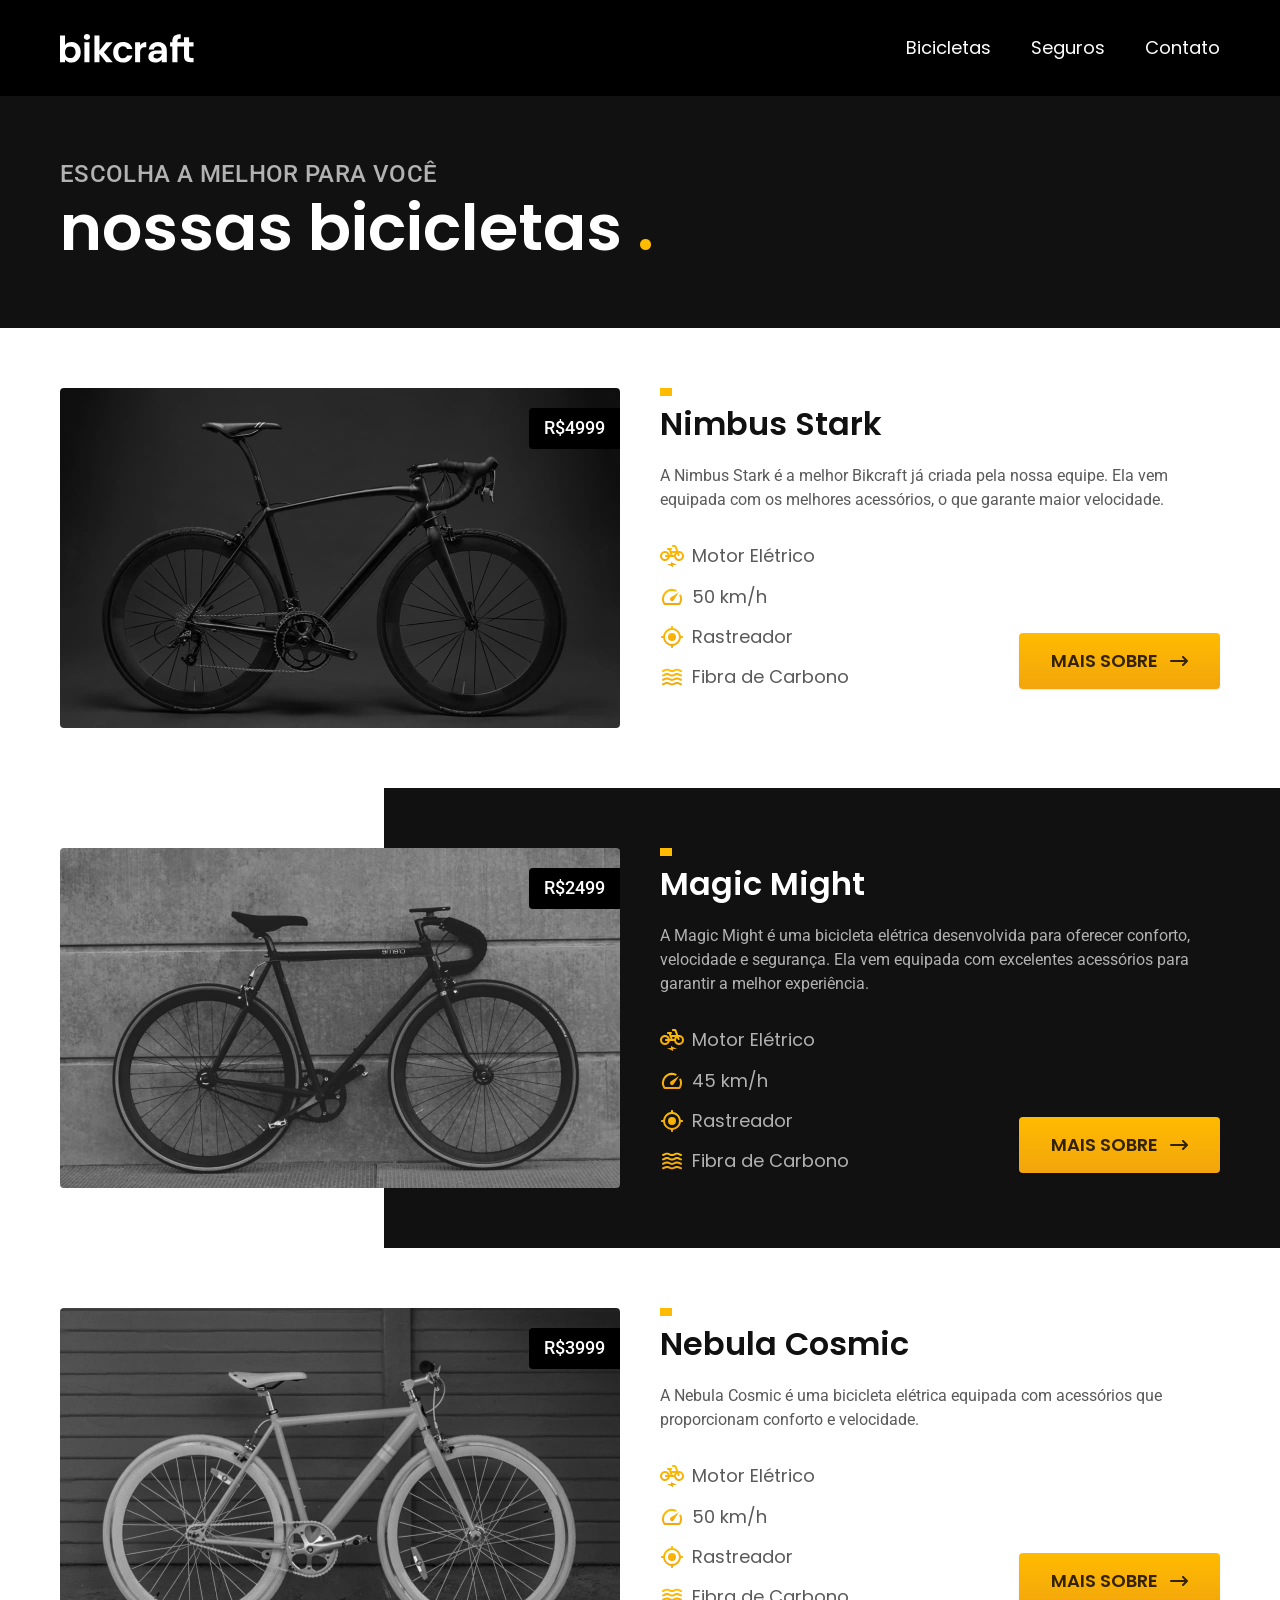
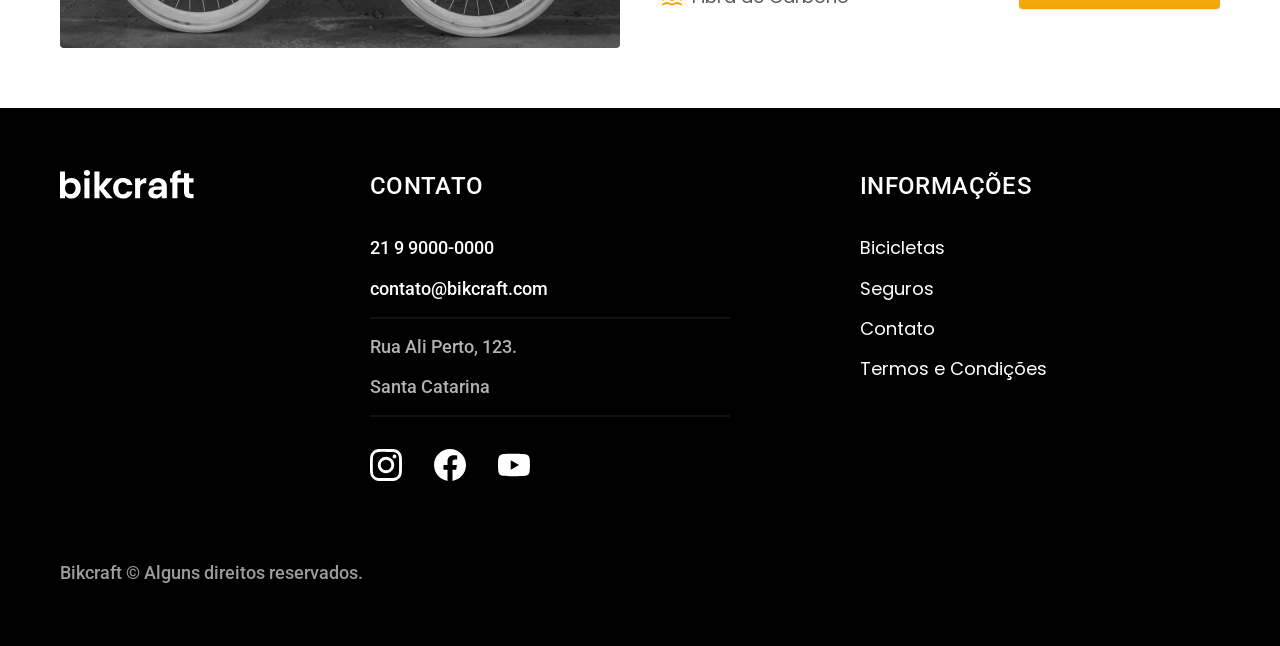
==== commit 0bc808bb: "adiciona secao contato lojas" ====
--- a/bicicletas.html
+++ b/bicicletas.html
@@ -56,7 +56,7 @@
     <div class="footer-contato">
       <h3 class="font-2-l-b cor-0">Contato</h3>
       <ul class="font-2-m cor-5">
-        <li><a href="tel:+5547990000000">47 9 9000-0000</a></li>
+        <li><a href="tel:+5521990000000">21 9 9000-0000</a></li>
         <li><a href="mailto:contato@bikcraft.com">contato@bikcraft.com</a></li>
         <li>Rua Ali Perto, 123.</li>
         <li>Santa Catarina</li>
--- a/css/style.css
+++ b/css/style.css
@@ -7,6 +7,7 @@
 
 /* Utilidades */
 @import "./utilidades/componente.css";
+@import "./utilidades/formulario.css";
 
 /* Home */
 @import "./home/introducao.css";
@@ -30,3 +31,8 @@
 
 /* Termos */
 @import "./termos/termos.css";
+
+
+/* Contato */
+@import "./contato/contato.css";
+@import "./contato/lojas.css";
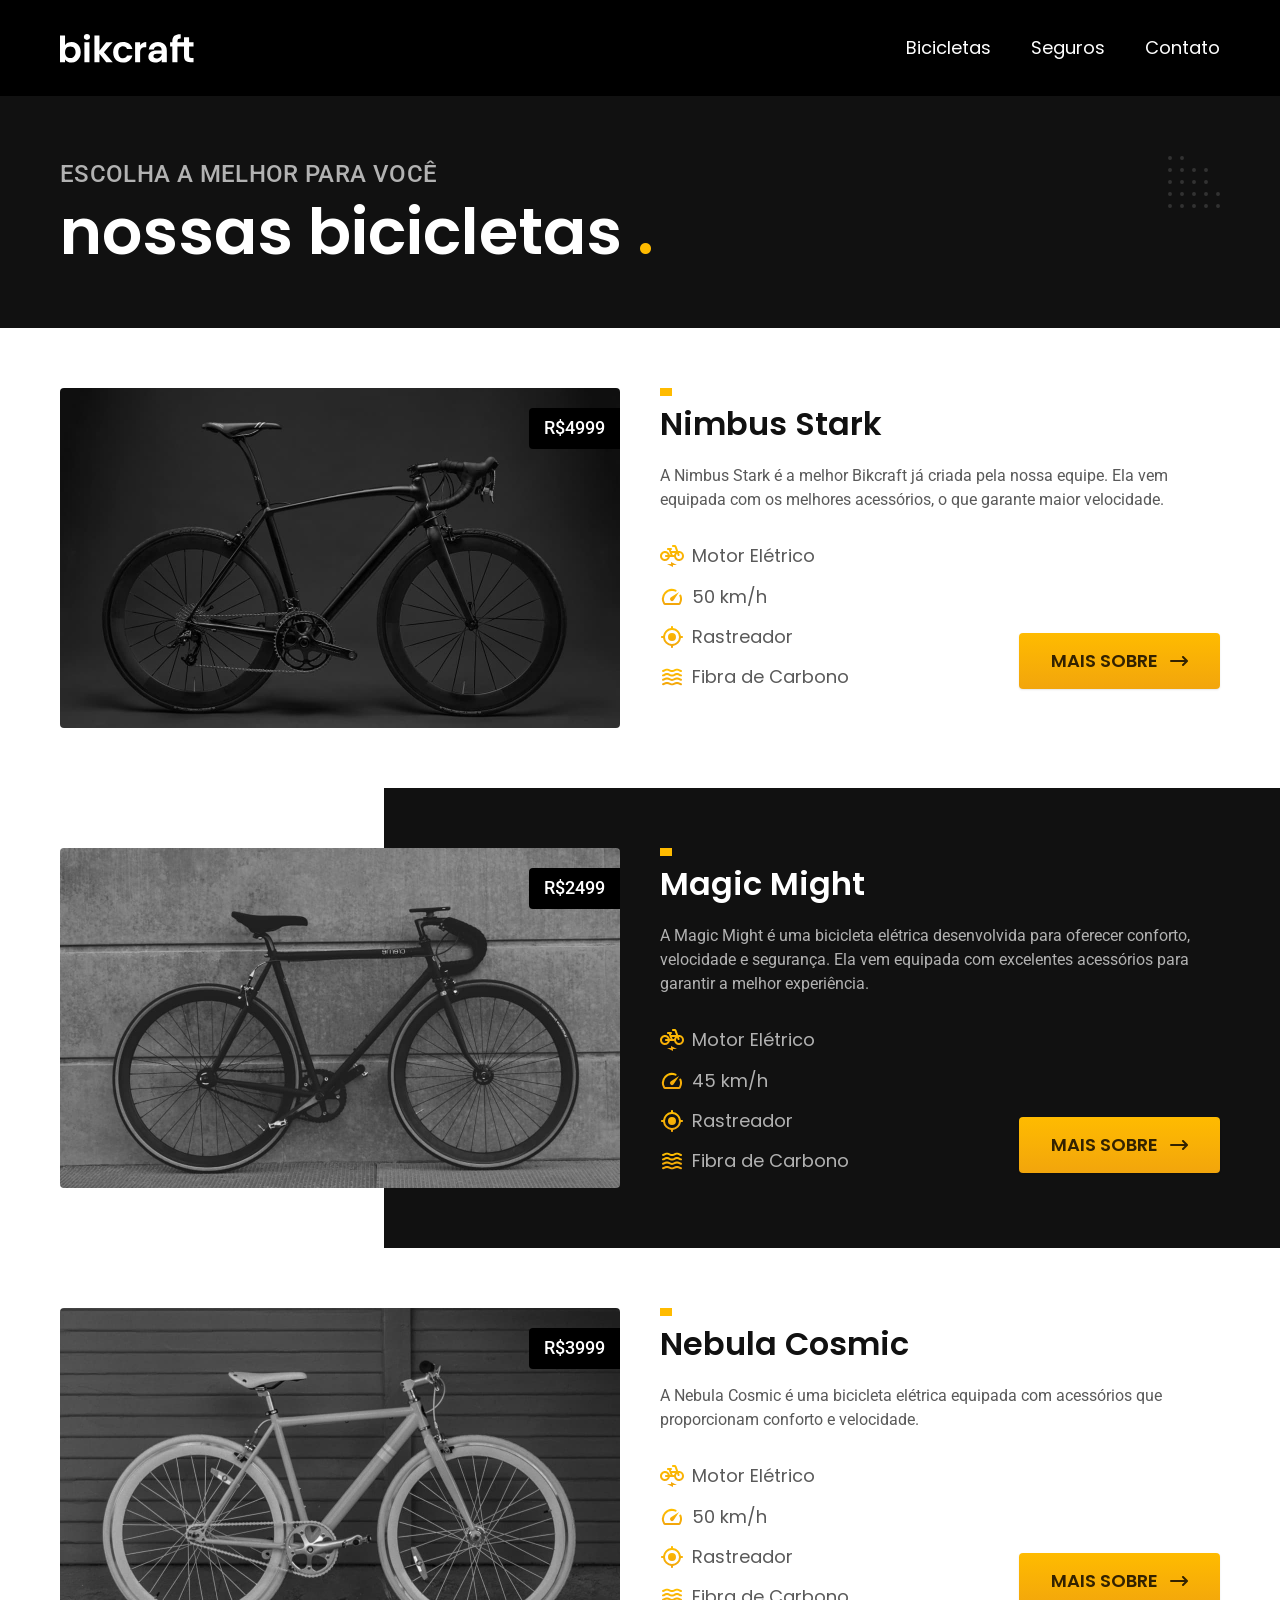
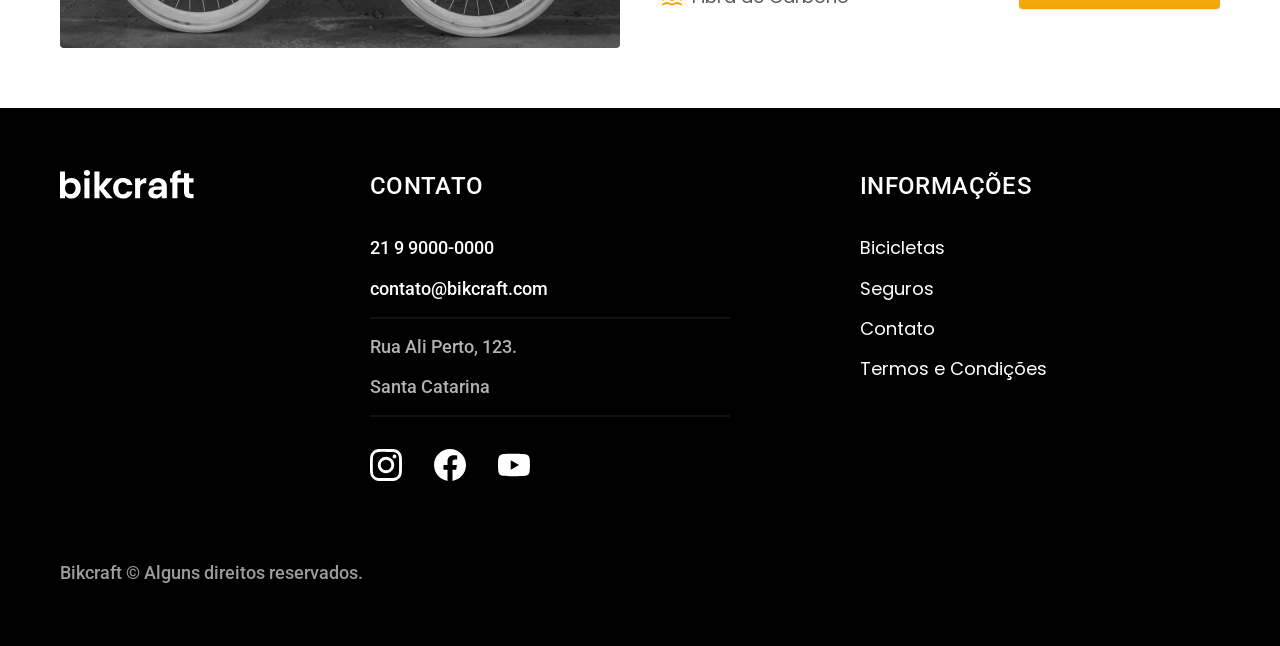
==== commit ba96609f: "adiciona secao otimizacao" ====
--- a/bicicletas.html
+++ b/bicicletas.html
@@ -1,85 +1,116 @@
 <!DOCTYPE html>
 <html lang="pt-br">
+
 <head>
   <meta charset="UTF-8">
   <meta name="viewport" content="width=device-width, initial-scale=1.0">
   <title>Bicicletas | Bikcraft</title>
   <meta name="description" content="Conheça nossas bicicletas elétricas Bikcraft.">
+  <link rel="preload" href="./css/style.css" as="style">
+  <link rel="preload" href="./css/style.css" as="style">
   <link rel="stylesheet" href="./css/style.css">
   <link rel="preconnect" href="https://fonts.googleapis.com">
   <link rel="preconnect" href="https://fonts.gstatic.com" crossorigin>
   <link href="https://fonts.googleapis.com/css2?family=Merriweather:ital,opsz,wght@0,18..144,300..900;1,18..144,300..900&family=Poppins:ital,wght@0,100;0,200;0,300;0,400;0,500;0,600;0,700;0,800;0,900;1,100;1,200;1,300;1,400;1,500;1,600;1,700;1,800;1,900&family=Roboto:ital,wght@0,100..900;1,100..900&display=swap" rel="stylesheet">
 </head>
+
 <body id="bicicletas">
-<header class="header-bg">
-  <div class="header container">
-    <a href="./"><img src="./img/bikcraft.svg" alt="Bikcraft"></a>
-    <nav aria-label="primária">
-      <ul class="header-menu font-1-m cor-0">
-        <li><a href="./bicicletas.html">Bicicletas</a></li>
-        <li><a href="./seguros.html">Seguros</a></li>
-        <li><a href="./contato.html">Contato</a></li>
-      </ul>
-    </nav>
-  </div>
-</header>
-<main><div class="titulo-bg"><div class="titulo container"><p class="font-2-l-b cor-5">Escolha a melhor para você</p><h1 class="font-1-xxl cor-0">nossas bicicletas <span class="cor-p1">.</span></h1></div></div><div class="bicicletas-bg"><div class="bicicletas container">
-  <div class="bicicletas-imagem"><img src="./img/bicicletas/nimbus.jpg" alt="Bicicleta Nimbus Stark"><span class="font-2-m cor-0">R$4999</span></div>
-  <div class="bicicletas-conteudo"><h2 class="font-1-xl">Nimbus Stark</h2><p class="font-2-s cor-8">A Nimbus Stark é a melhor Bikcraft já criada pela nossa equipe. Ela vem equipada com os melhores acessórios, o que garante maior velocidade.</p>
-    <ul class="font-1-m cor-8"><li><img src="./img/icones/eletrica.svg" alt="">Motor Elétrico</li>
-<li><img src="./img/icones/velocidade.svg" alt="">50 km/h</li>
-<li><img src="./img/icones/rastreador.svg" alt="">Rastreador</li>
-<li><img src="./img/icones/carbono.svg" alt="">Fibra de Carbono</li></ul><a class="botao seta" href="./bicicletas/nimbus.html">Mais Sobre</a>
-  </div>
-</div></div>
-<div class="bicicletas-bg"><div class="bicicletas container">
-  <div class="bicicletas-imagem"><img src="./img/bicicletas/magic.jpg" alt="Bicicleta Magic Might"><span class="font-2-m cor-0">R$2499</span></div>
-  <div class="bicicletas-conteudo"><h2 class="font-1-xl cor-0">Magic Might</h2><p class="font-2-s cor-5">A Magic Might é uma bicicleta elétrica desenvolvida para oferecer conforto, velocidade e segurança. Ela vem equipada com excelentes acessórios para garantir a melhor experiência.</p>
-    <ul class="font-1-m cor-5"><li><img src="./img/icones/eletrica.svg" alt="">Motor Elétrico</li>
-<li><img src="./img/icones/velocidade.svg" alt="">45 km/h</li>
-<li><img src="./img/icones/rastreador.svg" alt="">Rastreador</li>
-<li><img src="./img/icones/carbono.svg" alt="">Fibra de Carbono</li></ul><a class="botao seta" href="./bicicletas/magic.html">Mais Sobre</a>
-  </div>
-</div></div>
-<div class="bicicletas-bg"><div class="bicicletas container">
-  <div class="bicicletas-imagem"><img src="./img/bicicletas/nebula.jpg" alt="Bicicleta Nebula Cosmic"><span class="font-2-m cor-0">R$3999</span></div>
-  <div class="bicicletas-conteudo"><h2 class="font-1-xl">Nebula Cosmic</h2><p class="font-2-s cor-8">A Nebula Cosmic é uma bicicleta elétrica equipada com acessórios que proporcionam conforto e velocidade.</p>
-    <ul class="font-1-m cor-8"><li><img src="./img/icones/eletrica.svg" alt="">Motor Elétrico</li>
-<li><img src="./img/icones/velocidade.svg" alt="">50 km/h</li>
-<li><img src="./img/icones/rastreador.svg" alt="">Rastreador</li>
-<li><img src="./img/icones/carbono.svg" alt="">Fibra de Carbono</li></ul><a class="botao seta" href="./bicicletas/nebula.html">Mais Sobre</a>
-  </div>
-</div></div></main>
-<footer class="footer-bg">
-  <div class="footer container">
-    <img src="./img/bikcraft.svg" alt="Bikcraft">
-    <div class="footer-contato">
-      <h3 class="font-2-l-b cor-0">Contato</h3>
-      <ul class="font-2-m cor-5">
-        <li><a href="tel:+5521990000000">21 9 9000-0000</a></li>
-        <li><a href="mailto:contato@bikcraft.com">contato@bikcraft.com</a></li>
-        <li>Rua Ali Perto, 123.</li>
-        <li>Santa Catarina</li>
-      </ul>
-      <div class="footer-redes">
-        <a href="./"><img src="./img/redes/instagram.svg" alt="Instagram"></a>
-        <a href="./"><img src="./img/redes/facebook.svg" alt="Facebook"></a>
-        <a href="./"><img src="./img/redes/youtube.svg" alt="Youtube"></a>
-      </div>
-    </div>
-    <div class="footer-informacoes">
-      <h3 class="font-2-l-b cor-0">Informações</h3>
-      <nav aria-label="informações">
-        <ul class="font-1-m cor-5">
+  <header class="header-bg">
+    <div class="header container">
+      <a href="./"><img src="./img/bikcraft.svg" alt="Bikcraft"></a>
+      <nav aria-label="primária">
+        <ul class="header-menu font-1-m cor-0">
           <li><a href="./bicicletas.html">Bicicletas</a></li>
           <li><a href="./seguros.html">Seguros</a></li>
           <li><a href="./contato.html">Contato</a></li>
-          <li><a href="./termos.html">Termos e Condições</a></li>
         </ul>
       </nav>
     </div>
-    <p class="footer-copy font-2-m cor-6">Bikcraft © Alguns direitos reservados.</p>
-  </div>
-</footer>
+  </header>
+  <main>
+    <div class="titulo-bg">
+      <div class="titulo container">
+        <p class="font-2-l-b cor-5">Escolha a melhor para você</p>
+        <h1 class="font-1-xxl cor-0">nossas bicicletas <span class="cor-p1">.</span></h1>
+      </div>
+    </div>
+    <div class="bicicletas-bg">
+      <div class="bicicletas container">
+        <div class="bicicletas-imagem"><img src="./img/bicicletas/nimbus.jpg" alt="Bicicleta Nimbus Stark"><span class="font-2-m cor-0">R$4999</span></div>
+        <div class="bicicletas-conteudo">
+          <h2 class="font-1-xl">Nimbus Stark</h2>
+          <p class="font-2-s cor-8">A Nimbus Stark é a melhor Bikcraft já criada pela nossa equipe. Ela vem equipada com os melhores acessórios, o que garante maior velocidade.</p>
+          <ul class="font-1-m cor-8">
+            <li><img src="./img/icones/eletrica.svg" alt="">Motor Elétrico</li>
+            <li><img src="./img/icones/velocidade.svg" alt="">50 km/h</li>
+            <li><img src="./img/icones/rastreador.svg" alt="">Rastreador</li>
+            <li><img src="./img/icones/carbono.svg" alt="">Fibra de Carbono</li>
+          </ul><a class="botao seta" href="./bicicletas/nimbus.html">Mais Sobre</a>
+        </div>
+      </div>
+    </div>
+    <div class="bicicletas-bg">
+      <div class="bicicletas container">
+        <div class="bicicletas-imagem"><img src="./img/bicicletas/magic.jpg" alt="Bicicleta Magic Might"><span class="font-2-m cor-0">R$2499</span></div>
+        <div class="bicicletas-conteudo">
+          <h2 class="font-1-xl cor-0">Magic Might</h2>
+          <p class="font-2-s cor-5">A Magic Might é uma bicicleta elétrica desenvolvida para oferecer conforto, velocidade e segurança. Ela vem equipada com excelentes acessórios para garantir a melhor experiência.</p>
+          <ul class="font-1-m cor-5">
+            <li><img src="./img/icones/eletrica.svg" alt="">Motor Elétrico</li>
+            <li><img src="./img/icones/velocidade.svg" alt="">45 km/h</li>
+            <li><img src="./img/icones/rastreador.svg" alt="">Rastreador</li>
+            <li><img src="./img/icones/carbono.svg" alt="">Fibra de Carbono</li>
+          </ul><a class="botao seta" href="./bicicletas/magic.html">Mais Sobre</a>
+        </div>
+      </div>
+    </div>
+    <div class="bicicletas-bg">
+      <div class="bicicletas container">
+        <div class="bicicletas-imagem"><img src="./img/bicicletas/nebula.jpg" alt="Bicicleta Nebula Cosmic"><span class="font-2-m cor-0">R$3999</span></div>
+        <div class="bicicletas-conteudo">
+          <h2 class="font-1-xl">Nebula Cosmic</h2>
+          <p class="font-2-s cor-8">A Nebula Cosmic é uma bicicleta elétrica equipada com acessórios que proporcionam conforto e velocidade.</p>
+          <ul class="font-1-m cor-8">
+            <li><img src="./img/icones/eletrica.svg" alt="">Motor Elétrico</li>
+            <li><img src="./img/icones/velocidade.svg" alt="">50 km/h</li>
+            <li><img src="./img/icones/rastreador.svg" alt="">Rastreador</li>
+            <li><img src="./img/icones/carbono.svg" alt="">Fibra de Carbono</li>
+          </ul><a class="botao seta" href="./bicicletas/nebula.html">Mais Sobre</a>
+        </div>
+      </div>
+    </div>
+  </main>
+  <footer class="footer-bg">
+    <div class="footer container">
+      <img src="./img/bikcraft.svg" alt="Bikcraft">
+      <div class="footer-contato">
+        <h3 class="font-2-l-b cor-0">Contato</h3>
+        <ul class="font-2-m cor-5">
+          <li><a href="tel:+5521990000000">21 9 9000-0000</a></li>
+          <li><a href="mailto:contato@bikcraft.com">contato@bikcraft.com</a></li>
+          <li>Rua Ali Perto, 123.</li>
+          <li>Santa Catarina</li>
+        </ul>
+        <div class="footer-redes">
+          <a href="./"><img src="./img/redes/instagram.svg" alt="Instagram"></a>
+          <a href="./"><img src="./img/redes/facebook.svg" alt="Facebook"></a>
+          <a href="./"><img src="./img/redes/youtube.svg" alt="Youtube"></a>
+        </div>
+      </div>
+      <div class="footer-informacoes">
+        <h3 class="font-2-l-b cor-0">Informações</h3>
+        <nav aria-label="informações">
+          <ul class="font-1-m cor-5">
+            <li><a href="./bicicletas.html">Bicicletas</a></li>
+            <li><a href="./seguros.html">Seguros</a></li>
+            <li><a href="./contato.html">Contato</a></li>
+            <li><a href="./termos.html">Termos e Condições</a></li>
+          </ul>
+        </nav>
+      </div>
+      <p class="footer-copy font-2-m cor-6">Bikcraft © Alguns direitos reservados.</p>
+    </div>
+  </footer>
 </body>
-</html>
+
+</html>
--- a/css/style.css
+++ b/css/style.css
@@ -35,4 +35,7 @@
 
 /* Contato */
 @import "./contato/contato.css";
-@import "./contato/lojas.css";+@import "./contato/lojas.css";
+
+/* Orcamento */
+@import "./orcamento/orcamento.css";
--- a/css/style.css
+++ b/css/style.css
@@ -35,4 +35,7 @@
 
 /* Contato */
 @import "./contato/contato.css";
-@import "./contato/lojas.css";+@import "./contato/lojas.css";
+
+/* Orcamento */
+@import "./orcamento/orcamento.css";
--- a/css/style.css
+++ b/css/style.css
@@ -35,4 +35,7 @@
 
 /* Contato */
 @import "./contato/contato.css";
-@import "./contato/lojas.css";+@import "./contato/lojas.css";
+
+/* Orcamento */
+@import "./orcamento/orcamento.css";
